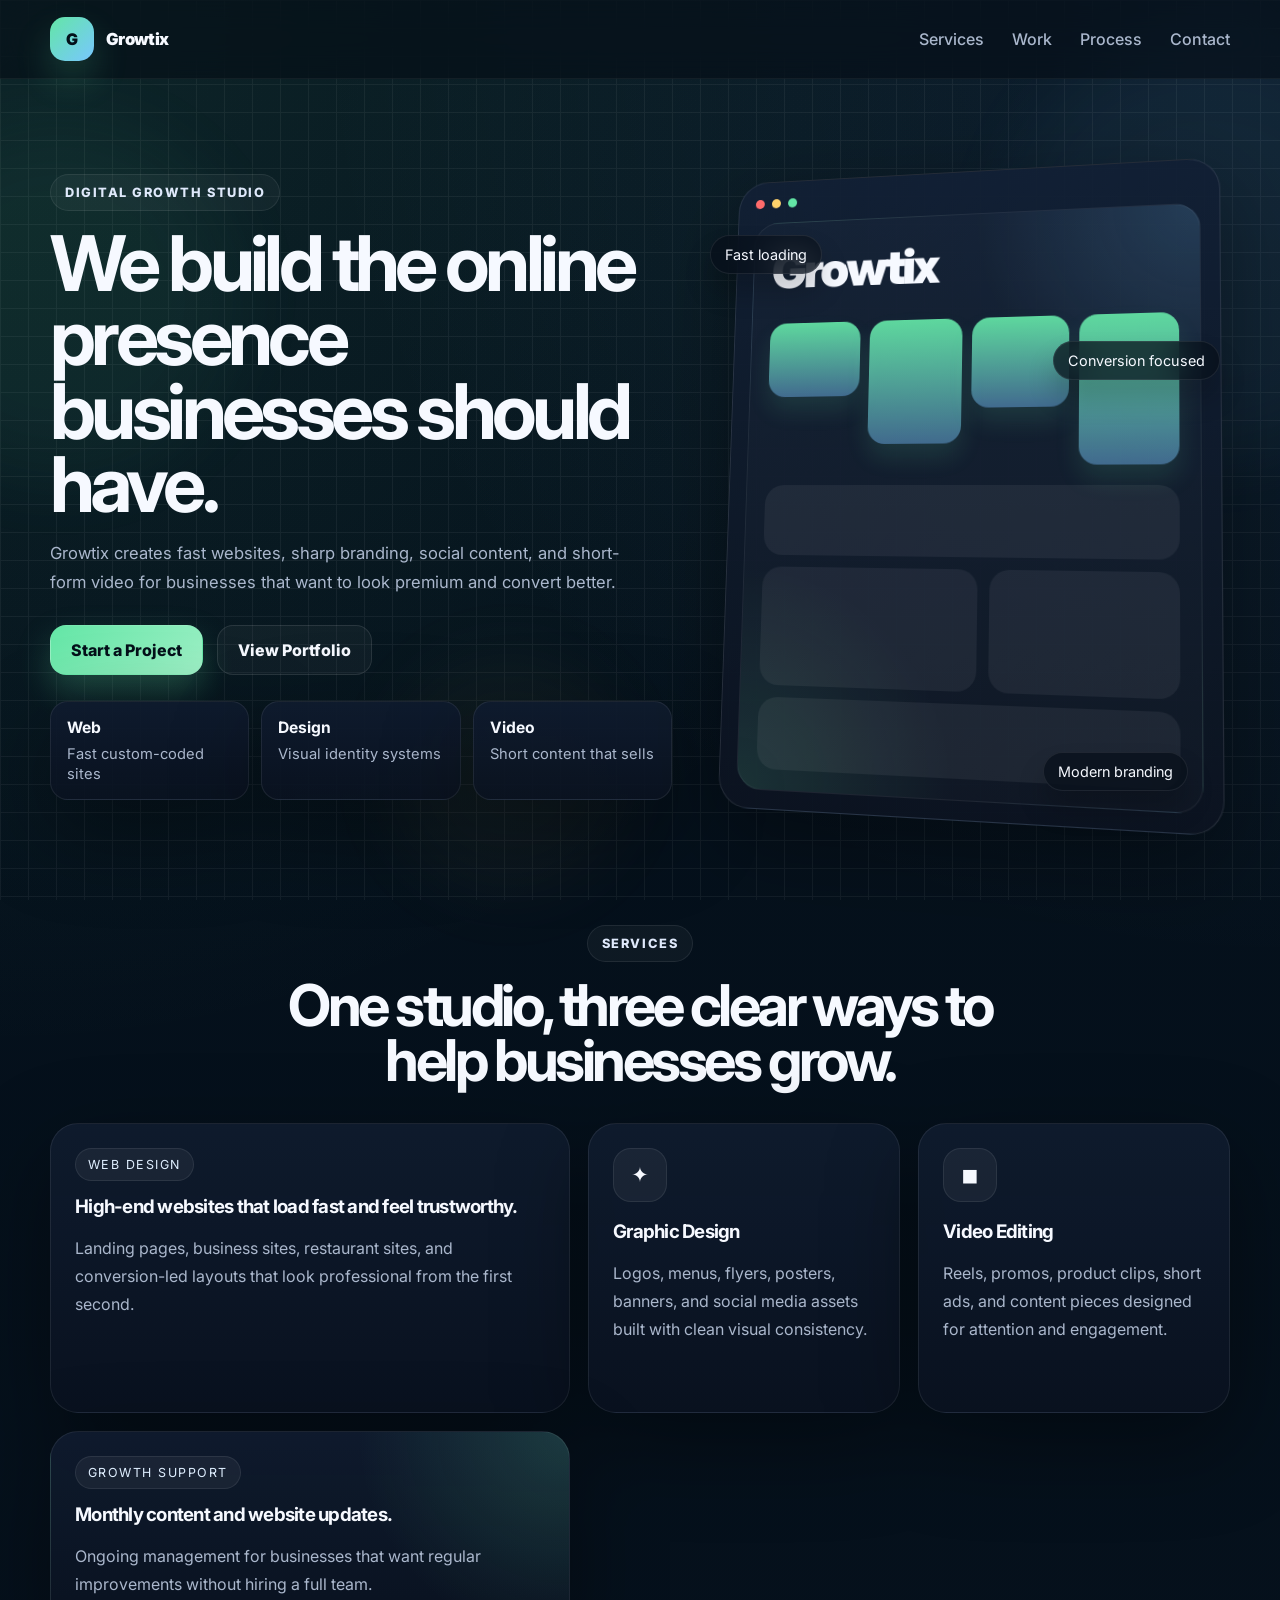
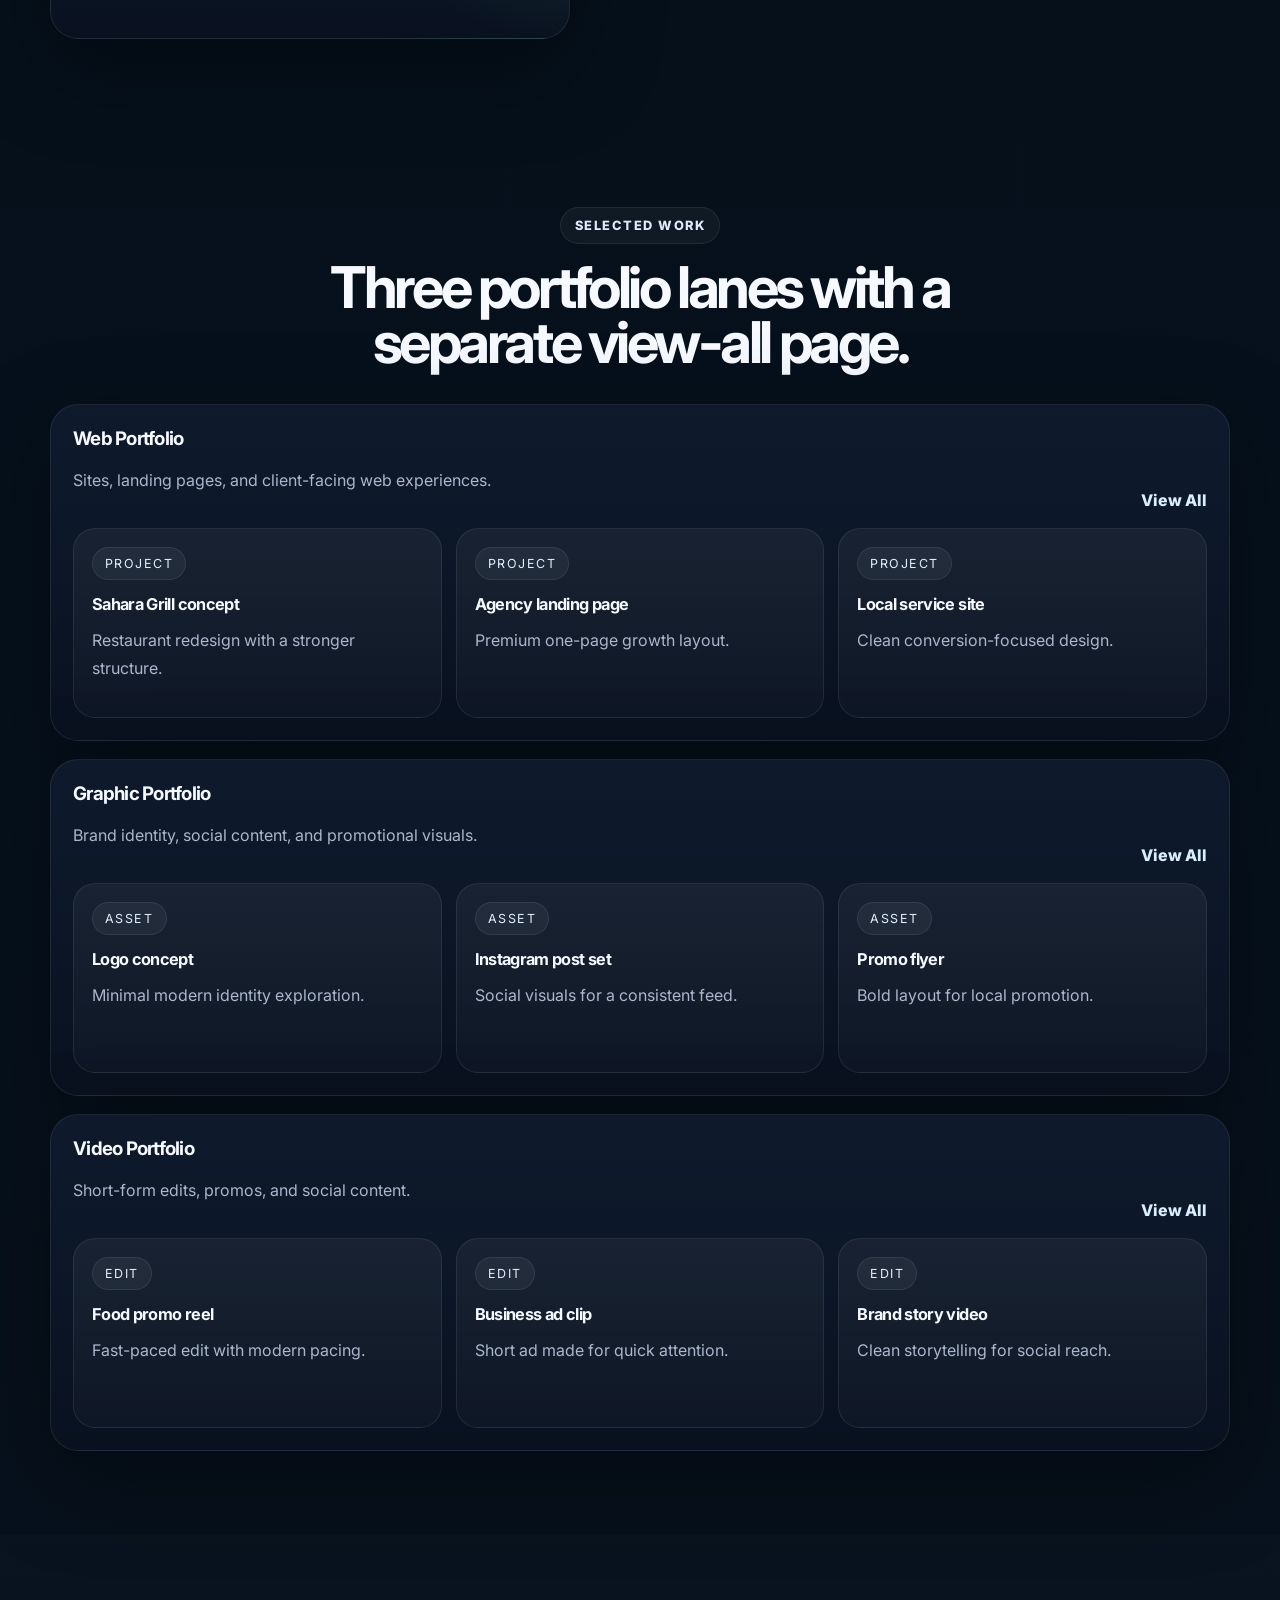
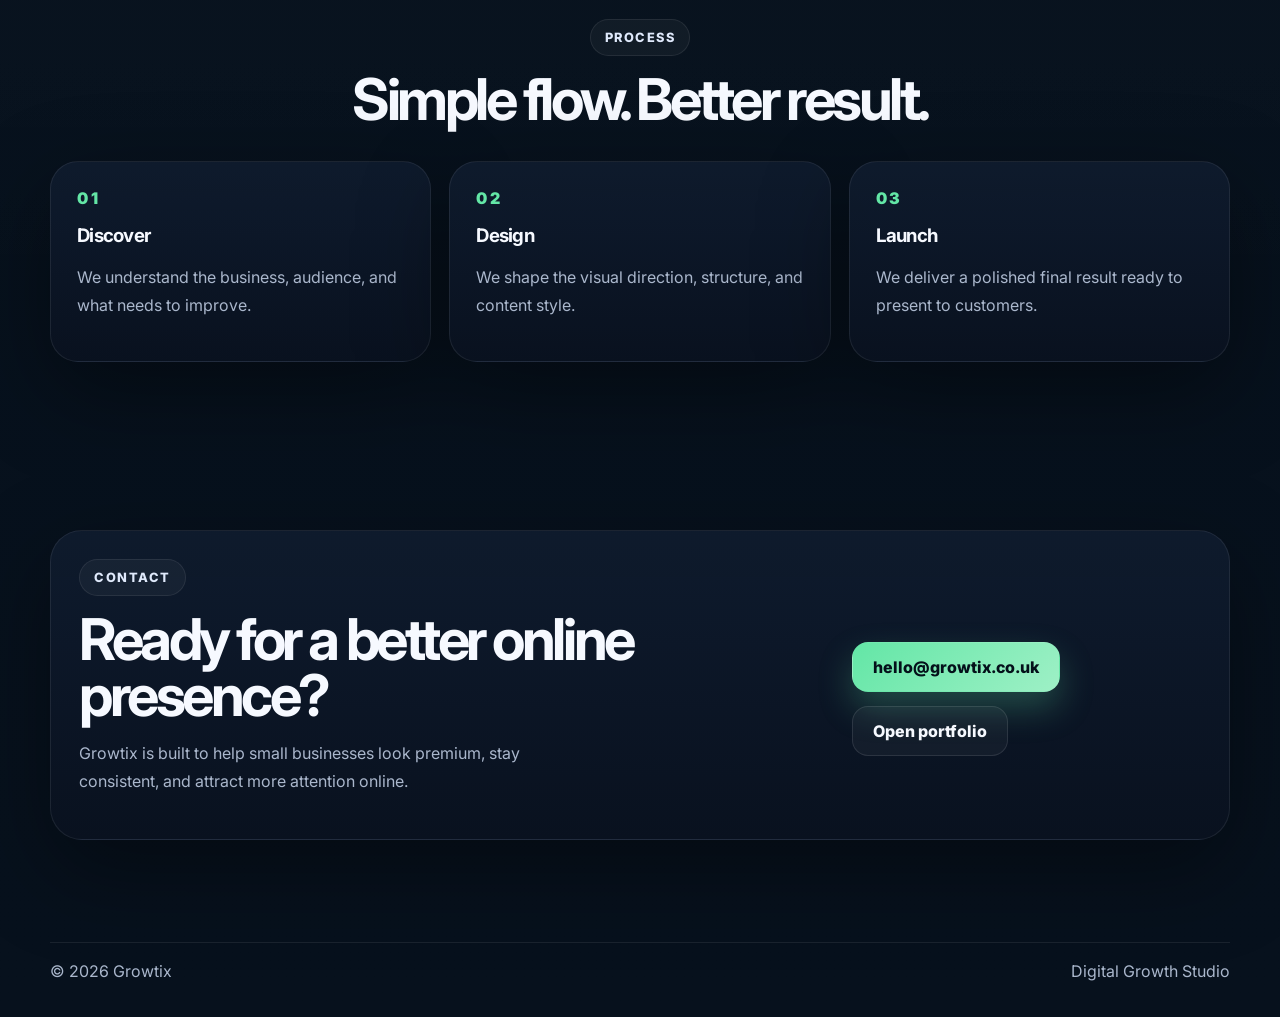
==== index.html @ 23eaafe9 "Add files via upload" ====
<!DOCTYPE html>
<html lang="en">
<head>
  <meta charset="UTF-8" />
  <meta name="viewport" content="width=device-width, initial-scale=1.0" />
  <title>Growtix — Digital Growth Studio</title>
  <meta name="description" content="Growtix builds fast websites, strong branding, graphics, and video content for modern businesses." />
  <link rel="preconnect" href="https://fonts.googleapis.com">
  <link rel="preconnect" href="https://fonts.gstatic.com" crossorigin>
  <link href="https://fonts.googleapis.com/css2?family=Inter:wght@400;500;600;700;800;900&display=swap" rel="stylesheet">
  <link rel="stylesheet" href="styles.css" />
</head>
<body>
  <div class="noise"></div>
  <div class="orb orb-a"></div>
  <div class="orb orb-b"></div>
  <div class="orb orb-c"></div>

  <header class="topbar">
    <div class="wrap topbar-inner">
      <a class="logo" href="index.html">
        <span class="logo-mark">G</span>
        <span class="logo-text">Growtix</span>
      </a>

      <nav class="nav" id="nav">
        <a href="#services">Services</a>
        <a href="#work">Work</a>
        <a href="#process">Process</a>
        <a href="#contact">Contact</a>
      </nav>

      <button class="burger" id="burger" aria-label="Open menu">☰</button>
    </div>
  </header>

  <main>
    <section class="hero">
      <div class="wrap hero-grid">
        <div class="hero-copy reveal">
          <div class="pill">Digital Growth Studio</div>
          <h1>We build the online presence businesses should have.</h1>
          <p class="lead">
            Growtix creates fast websites, sharp branding, social content, and short-form video for businesses that want to look premium and convert better.
          </p>

          <div class="hero-actions">
            <a class="btn btn-primary" href="#contact">Start a Project</a>
            <a class="btn btn-ghost" href="portfolio.html">View Portfolio</a>
          </div>

          <div class="hero-meta">
            <div class="meta-card">
              <strong>Web</strong>
              <span>Fast custom-coded sites</span>
            </div>
            <div class="meta-card">
              <strong>Design</strong>
              <span>Visual identity systems</span>
            </div>
            <div class="meta-card">
              <strong>Video</strong>
              <span>Short content that sells</span>
            </div>
          </div>
        </div>

        <div class="hero-panel reveal">
          <div class="panel-window tilt">
            <div class="window-top">
              <span></span><span></span><span></span>
            </div>
            <div class="window-content">
              <div class="big-title">Growtix</div>
              <div class="mini-graph">
                <span></span><span></span><span></span><span></span>
              </div>
              <div class="mini-grid">
                <div class="mini-box wide"></div>
                <div class="mini-box"></div>
                <div class="mini-box"></div>
                <div class="mini-box wide"></div>
              </div>
            </div>
          </div>

          <div class="floating-chip chip-1">Fast loading</div>
          <div class="floating-chip chip-2">Conversion focused</div>
          <div class="floating-chip chip-3">Modern branding</div>
        </div>
      </div>
    </section>

    <section class="section section-split" id="services">
      <div class="wrap">
        <div class="section-heading reveal">
          <span class="pill">Services</span>
          <h2>One studio, three clear ways to help businesses grow.</h2>
        </div>

        <div class="service-mosaic">
          <article class="service-card card-large reveal">
            <div class="card-tag">Web Design</div>
            <h3>High-end websites that load fast and feel trustworthy.</h3>
            <p>Landing pages, business sites, restaurant sites, and conversion-led layouts that look professional from the first second.</p>
          </article>

          <article class="service-card reveal">
            <div class="icon">✦</div>
            <h3>Graphic Design</h3>
            <p>Logos, menus, flyers, posters, banners, and social media assets built with clean visual consistency.</p>
          </article>

          <article class="service-card reveal">
            <div class="icon">◼</div>
            <h3>Video Editing</h3>
            <p>Reels, promos, product clips, short ads, and content pieces designed for attention and engagement.</p>
          </article>

          <article class="service-card accent-card reveal">
            <div class="card-tag">Growth Support</div>
            <h3>Monthly content and website updates.</h3>
            <p>Ongoing management for businesses that want regular improvements without hiring a full team.</p>
          </article>
        </div>
      </div>
    </section>

    <section class="section" id="work">
      <div class="wrap">
        <div class="section-heading reveal">
          <span class="pill">Selected work</span>
          <h2>Three portfolio lanes with a separate view-all page.</h2>
        </div>

        <div class="portfolio-preview">
          <article class="preview-card reveal">
            <div class="preview-head">
              <div>
                <h3>Web Portfolio</h3>
                <p>Sites, landing pages, and client-facing web experiences.</p>
              </div>
              <a class="link" href="portfolio.html?tab=web">View All</a>
            </div>
            <div class="preview-cards">
              <a class="sample" href="view.html?id=sahara">
                <span class="sample-type">Project</span>
                <strong>Sahara Grill concept</strong>
                <p>Restaurant redesign with a stronger structure.</p>
              </a>
              <a class="sample" href="view.html?id=web-one">
                <span class="sample-type">Project</span>
                <strong>Agency landing page</strong>
                <p>Premium one-page growth layout.</p>
              </a>
              <a class="sample" href="view.html?id=web-two">
                <span class="sample-type">Project</span>
                <strong>Local service site</strong>
                <p>Clean conversion-focused design.</p>
              </a>
            </div>
          </article>

          <article class="preview-card reveal">
            <div class="preview-head">
              <div>
                <h3>Graphic Portfolio</h3>
                <p>Brand identity, social content, and promotional visuals.</p>
              </div>
              <a class="link" href="portfolio.html?tab=graphics">View All</a>
            </div>
            <div class="preview-cards">
              <a class="sample" href="view.html?id=graphic-one">
                <span class="sample-type">Asset</span>
                <strong>Logo concept</strong>
                <p>Minimal modern identity exploration.</p>
              </a>
              <a class="sample" href="view.html?id=graphic-two">
                <span class="sample-type">Asset</span>
                <strong>Instagram post set</strong>
                <p>Social visuals for a consistent feed.</p>
              </a>
              <a class="sample" href="view.html?id=graphic-three">
                <span class="sample-type">Asset</span>
                <strong>Promo flyer</strong>
                <p>Bold layout for local promotion.</p>
              </a>
            </div>
          </article>

          <article class="preview-card reveal">
            <div class="preview-head">
              <div>
                <h3>Video Portfolio</h3>
                <p>Short-form edits, promos, and social content.</p>
              </div>
              <a class="link" href="portfolio.html?tab=video">View All</a>
            </div>
            <div class="preview-cards">
              <a class="sample" href="view.html?id=video-one">
                <span class="sample-type">Edit</span>
                <strong>Food promo reel</strong>
                <p>Fast-paced edit with modern pacing.</p>
              </a>
              <a class="sample" href="view.html?id=video-two">
                <span class="sample-type">Edit</span>
                <strong>Business ad clip</strong>
                <p>Short ad made for quick attention.</p>
              </a>
              <a class="sample" href="view.html?id=video-three">
                <span class="sample-type">Edit</span>
                <strong>Brand story video</strong>
                <p>Clean storytelling for social reach.</p>
              </a>
            </div>
          </article>
        </div>
      </div>
    </section>

    <section class="section section-alt" id="process">
      <div class="wrap">
        <div class="section-heading reveal">
          <span class="pill">Process</span>
          <h2>Simple flow. Better result.</h2>
        </div>

        <div class="timeline">
          <article class="timeline-card reveal">
            <span>01</span>
            <h3>Discover</h3>
            <p>We understand the business, audience, and what needs to improve.</p>
          </article>
          <article class="timeline-card reveal">
            <span>02</span>
            <h3>Design</h3>
            <p>We shape the visual direction, structure, and content style.</p>
          </article>
          <article class="timeline-card reveal">
            <span>03</span>
            <h3>Launch</h3>
            <p>We deliver a polished final result ready to present to customers.</p>
          </article>
        </div>
      </div>
    </section>

    <section class="section" id="contact">
      <div class="wrap">
        <div class="contact-shell reveal">
          <div>
            <span class="pill">Contact</span>
            <h2>Ready for a better online presence?</h2>
            <p>
              Growtix is built to help small businesses look premium, stay consistent, and attract more attention online.
            </p>
          </div>

          <div class="contact-actions">
            <a class="btn btn-primary" href="mailto:hello@growtix.co.uk">hello@growtix.co.uk</a>
            <a class="btn btn-ghost" href="portfolio.html">Open portfolio</a>
          </div>
        </div>
      </div>
    </section>
  </main>

  <footer class="footer">
    <div class="wrap footer-inner">
      <span>© 2026 Growtix</span>
      <span>Digital Growth Studio</span>
    </div>
  </footer>

  <script src="script.js"></script>
</body>
</html>
---- styles.css ----
:root{
  --bg:#050b14;
  --bg2:#0a1320;
  --card:#0f1b2e;
  --card2:#111e34;
  --line:rgba(255,255,255,.08);
  --text:#f6f9ff;
  --muted:#aab7cc;
  --green:#63e6a6;
  --cyan:#78c7ff;
  --gold:#ffd87a;
  --shadow:0 30px 90px rgba(0,0,0,.38);
  --r1:22px;
  --r2:30px;
}

*{box-sizing:border-box}
html{scroll-behavior:smooth}
body{
  margin:0;
  font-family:"Inter",system-ui,sans-serif;
  color:var(--text);
  background:
    radial-gradient(circle at top left, rgba(99,230,166,.10), transparent 24%),
    radial-gradient(circle at top right, rgba(120,199,255,.09), transparent 22%),
    linear-gradient(180deg, #04101b 0%, #07111d 100%);
  overflow-x:hidden;
}

a{color:inherit;text-decoration:none}
button,input,select{font:inherit}

.wrap{
  width:min(1180px, calc(100% - 40px));
  margin:0 auto;
}

.noise{
  position:fixed;
  inset:0;
  pointer-events:none;
  opacity:.06;
  background-image:linear-gradient(rgba(255,255,255,.9) 1px, transparent 1px), linear-gradient(90deg, rgba(255,255,255,.9) 1px, transparent 1px);
  background-size:28px 28px;
  z-index:-2;
}
.orb{
  position:fixed;
  border-radius:50%;
  filter:blur(40px);
  pointer-events:none;
  opacity:.36;
  z-index:-1;
  animation:floatOrb 18s ease-in-out infinite;
}
.orb-a{width:360px;height:360px;left:-120px;top:120px;background:rgba(99,230,166,.16)}
.orb-b{width:420px;height:420px;right:-140px;top:40px;background:rgba(120,199,255,.14);animation-delay:-6s}
.orb-c{width:250px;height:250px;left:30%;bottom:0;background:rgba(255,216,122,.11);animation-delay:-12s}
@keyframes floatOrb{
  0%,100%{transform:translateY(0)}
  50%{transform:translateY(-18px)}
}

.topbar{
  position:sticky;
  top:0;
  z-index:40;
  backdrop-filter:blur(18px);
  background:rgba(5,11,20,.56);
  border-bottom:1px solid rgba(255,255,255,.05);
}
.topbar-inner{
  min-height:78px;
  display:flex;
  align-items:center;
  justify-content:space-between;
  gap:16px;
}
.logo{
  display:flex;
  align-items:center;
  gap:12px;
  font-weight:900;
  letter-spacing:-.04em;
}
.logo-mark{
  width:44px;
  height:44px;
  border-radius:15px;
  display:grid;
  place-items:center;
  background:linear-gradient(135deg, var(--green), var(--cyan));
  color:#03101a;
  box-shadow:0 18px 36px rgba(99,230,166,.2);
}
.logo-text{font-size:1.04rem}
.nav{
  display:flex;
  align-items:center;
  gap:28px;
}
.nav a{
  color:var(--muted);
  font-weight:500;
  transition:.25s ease;
}
.nav a:hover{color:var(--text)}
.burger{
  display:none;
  width:46px;
  height:46px;
  border-radius:14px;
  background:rgba(255,255,255,.04);
  border:1px solid var(--line);
  color:var(--text);
}

.hero{
  padding:82px 0 28px;
}
.hero-grid{
  display:grid;
  grid-template-columns:1.08fr .92fr;
  gap:28px;
  align-items:center;
}
.pill{
  display:inline-flex;
  align-items:center;
  gap:10px;
  padding:10px 14px;
  border-radius:999px;
  border:1px solid var(--line);
  background:rgba(255,255,255,.04);
  color:#dfe9fb;
  font-size:.8rem;
  font-weight:800;
  letter-spacing:.12em;
  text-transform:uppercase;
}
.hero h1,
.section-heading h2,
.page-hero h1,
.contact-shell h2,
.viewer-meta h1{
  margin:16px 0 12px;
  letter-spacing:-.06em;
  line-height:.96;
}
.hero h1{
  font-size:clamp(3rem, 6vw, 5.9rem);
  max-width:12ch;
}
.lead,
.section-heading p,
.preview-head p,
.service-card p,
.timeline-card p,
.contact-shell p,
.page-hero p,
.portfolio-item p,
.sample p,
.viewer-meta p{
  color:var(--muted);
  line-height:1.75;
}
.lead{
  max-width:58ch;
  font-size:1.04rem;
}
.hero-actions,
.contact-actions{
  display:flex;
  flex-wrap:wrap;
  gap:14px;
  margin-top:28px;
}
.btn{
  display:inline-flex;
  align-items:center;
  justify-content:center;
  min-height:50px;
  padding:0 20px;
  border-radius:16px;
  border:1px solid transparent;
  font-weight:800;
  transition:.24s ease;
}
.btn:hover{transform:translateY(-2px)}
.btn-primary{
  color:#04101a;
  background:linear-gradient(135deg, var(--green), #9ef0c6);
  box-shadow:0 16px 34px rgba(99,230,166,.25);
}
.btn-ghost{
  background:rgba(255,255,255,.04);
  border-color:rgba(255,255,255,.10);
  color:var(--text);
}
.hero-meta{
  display:grid;
  grid-template-columns:repeat(3,1fr);
  gap:12px;
  margin-top:26px;
}
.meta-card,
.service-card,
.preview-card,
.timeline-card,
.contact-shell,
.portfolio-item,
.viewer-shell{
  background:linear-gradient(180deg, rgba(15,27,46,.94), rgba(10,18,32,.90));
  border:1px solid rgba(255,255,255,.08);
  box-shadow:var(--shadow);
}
.meta-card{
  padding:16px;
  border-radius:18px;
}
.meta-card strong{
  display:block;
  margin-bottom:6px;
  font-size:.98rem;
}
.meta-card span{color:var(--muted);font-size:.92rem}

.hero-panel{
  position:relative;
  min-height:530px;
  display:grid;
  place-items:center;
}
.panel-window{
  width:min(100%, 500px);
  border-radius:32px;
  padding:18px;
  background:linear-gradient(180deg, rgba(17,31,52,.95), rgba(11,19,32,.95));
  border:1px solid rgba(255,255,255,.10);
  box-shadow:var(--shadow);
}
.tilt{transform:perspective(1000px) rotateY(-10deg) rotateX(5deg)}
.window-top{
  display:flex;
  gap:8px;
  padding-bottom:16px;
}
.window-top span{
  width:10px;height:10px;border-radius:50%;
  background:rgba(255,255,255,.5);
}
.window-top span:first-child{background:#ff6b6b}
.window-top span:nth-child(2){background:#ffd36b}
.window-top span:nth-child(3){background:#63e6a6}
.window-content{
  border-radius:26px;
  padding:20px;
  background:
    radial-gradient(circle at top right, rgba(120,199,255,.16), transparent 30%),
    radial-gradient(circle at bottom left, rgba(99,230,166,.13), transparent 30%),
    rgba(255,255,255,.02);
  border:1px solid rgba(255,255,255,.06);
}
.big-title{
  font-size:clamp(2rem, 4vw, 3.2rem);
  font-weight:900;
  letter-spacing:-.06em;
}
.mini-graph{
  display:grid;
  grid-template-columns:repeat(4,1fr);
  gap:10px;
  margin:26px 0 20px;
}
.mini-graph span{
  height:78px;
  border-radius:18px;
  background:linear-gradient(180deg, rgba(99,230,166,.92), rgba(120,199,255,.45));
  box-shadow:0 14px 24px rgba(99,230,166,.12);
}
.mini-graph span:nth-child(2){height:128px}
.mini-graph span:nth-child(3){height:92px}
.mini-graph span:nth-child(4){height:150px}
.mini-grid{
  display:grid;
  grid-template-columns:1.1fr .9fr;
  gap:12px;
}
.mini-box{
  height:120px;
  border-radius:20px;
  background:rgba(255,255,255,.06);
}
.mini-box.wide{grid-column:1 / -1;height:72px}
.floating-chip{
  position:absolute;
  padding:10px 14px;
  border-radius:999px;
  border:1px solid rgba(255,255,255,.08);
  background:rgba(8,15,26,.74);
  backdrop-filter:blur(16px);
  box-shadow:0 18px 28px rgba(0,0,0,.2);
  font-size:.9rem;
}
.chip-1{left:10px;top:74px}
.chip-2{right:10px;top:180px}
.chip-3{right:42px;bottom:22px}

.section{
  padding:84px 0;
}
.section-alt{
  background:linear-gradient(180deg, rgba(255,255,255,.015), rgba(255,255,255,0));
}
.section-heading{
  max-width:760px;
  margin:0 auto 34px;
  text-align:center;
}
.section-heading h2,
.page-hero h1,
.contact-shell h2,
.viewer-meta h1{
  font-size:clamp(2rem, 4.5vw, 3.7rem);
}
.section-split .service-mosaic{
  display:grid;
  grid-template-columns:1.25fr .75fr .75fr;
  gap:18px;
}
.service-card{
  padding:24px;
  border-radius:28px;
  position:relative;
  overflow:hidden;
}
.service-card h3,
.preview-card h3,
.timeline-card h3,
.portfolio-item h3,
.sample strong{
  letter-spacing:-.04em;
  margin:0 0 12px;
}
.card-large{
  min-height:290px;
}
.card-tag,
.portfolio-tag,
.sample-type{
  display:inline-flex;
  margin-bottom:14px;
  padding:8px 12px;
  border-radius:999px;
  font-size:.78rem;
  letter-spacing:.12em;
  text-transform:uppercase;
  color:#dfefff;
  background:rgba(255,255,255,.05);
  border:1px solid rgba(255,255,255,.08);
}
.icon{
  width:54px;
  height:54px;
  border-radius:18px;
  display:grid;
  place-items:center;
  background:rgba(255,255,255,.05);
  border:1px solid rgba(255,255,255,.08);
  margin-bottom:18px;
  font-size:1.3rem;
}
.accent-card{
  background:
    radial-gradient(circle at top right, rgba(99,230,166,.16), transparent 38%),
    linear-gradient(180deg, rgba(15,27,46,.95), rgba(10,18,32,.90));
}

.portfolio-preview{
  display:grid;
  gap:18px;
}
.preview-card{
  padding:22px;
  border-radius:28px;
}
.preview-head{
  display:flex;
  justify-content:space-between;
  align-items:flex-end;
  gap:16px;
  margin-bottom:18px;
}
.preview-head h3{margin:0 0 8px}
.link{
  color:#d9eeff;
  font-weight:800;
  white-space:nowrap;
}
.preview-cards{
  display:grid;
  grid-template-columns:repeat(3,1fr);
  gap:14px;
}
.sample{
  display:block;
  min-height:190px;
  padding:18px;
  border-radius:22px;
  background:
    linear-gradient(180deg, rgba(255,255,255,.05), rgba(255,255,255,.025));
  border:1px solid rgba(255,255,255,.08);
  transition:.24s ease;
}
.sample:hover{
  transform:translateY(-4px);
  border-color:rgba(99,230,166,.28);
}
.sample strong{display:block;font-size:1.02rem}
.sample p{margin:10px 0 0}

.timeline{
  display:grid;
  grid-template-columns:repeat(3,1fr);
  gap:18px;
}
.timeline-card{
  padding:26px;
  border-radius:28px;
}
.timeline-card span{
  display:inline-flex;
  color:var(--green);
  font-weight:900;
  letter-spacing:.16em;
  margin-bottom:16px;
}

.contact-shell{
  padding:28px;
  border-radius:32px;
  display:flex;
  align-items:center;
  justify-content:space-between;
  gap:24px;
}
.contact-shell p{max-width:52ch}

.footer{
  padding:18px 0 36px;
  color:var(--muted);
}
.footer-inner{
  display:flex;
  align-items:center;
  justify-content:space-between;
  gap:12px;
  border-top:1px solid rgba(255,255,255,.08);
  padding-top:18px;
}

.page-hero{
  padding:74px 0 24px;
}
.page-hero .wrap{
  text-align:center;
}
.page-hero p{
  max-width:62ch;
  margin:0 auto;
}
.tabs{
  display:flex;
  gap:10px;
  justify-content:center;
  flex-wrap:wrap;
  margin-top:24px;
}
.tab{
  min-height:44px;
  padding:0 16px;
  border-radius:999px;
  border:1px solid rgba(255,255,255,.10);
  background:rgba(255,255,255,.04);
  color:var(--text);
  font-weight:800;
  cursor:pointer;
  transition:.22s ease;
}
.tab.active,
.tab:hover{
  background:linear-gradient(135deg, var(--green), #9ef0c6);
  color:#05111a;
}

.grid-2{
  display:grid;
  grid-template-columns:repeat(2,1fr);
  gap:18px;
}
.portfolio-item{
  padding:22px;
  border-radius:28px;
  min-height:215px;
}
.pt-0{padding-top:0}

.viewer-body{
  background:
    radial-gradient(circle at top left, rgba(99,230,166,.12), transparent 22%),
    linear-gradient(180deg, #04101b 0%, #07111d 100%);
}
.viewer-shell{
  width:min(1400px, calc(100% - 24px));
  margin:12px auto;
  border-radius:28px;
  overflow:hidden;
}
.viewer-header{
  display:flex;
  justify-content:space-between;
  align-items:center;
  gap:16px;
  padding:16px 18px;
  border-bottom:1px solid rgba(255,255,255,.08);
  background:rgba(7,13,23,.7);
  backdrop-filter:blur(16px);
}
.viewer-actions{
  display:flex;
  gap:10px;
  flex-wrap:wrap;
}
.viewer-meta{
  display:flex;
  justify-content:space-between;
  align-items:end;
  gap:18px;
  padding:20px 18px;
  border-bottom:1px solid rgba(255,255,255,.08);
}
.viewer-meta h1{margin-top:14px}
.viewer-path{
  min-width:240px;
  display:grid;
  gap:10px;
}
.viewer-path label{
  color:var(--muted);
  font-size:.92rem;
}
.viewer-path select{
  width:100%;
  min-height:48px;
  border-radius:14px;
  padding:0 14px;
  background:rgba(255,255,255,.04);
  color:var(--text);
  border:1px solid rgba(255,255,255,.10);
}
.viewer-frame-wrap{
  height:calc(100vh - 250px);
  min-height:560px;
}
.viewer-frame-wrap iframe{
  width:100%;
  height:100%;
  border:0;
  background:#fff;
}

.reveal{
  opacity:0;
  transform:translateY(18px);
  transition:opacity .8s ease, transform .8s ease;
}
.reveal.visible{
  opacity:1;
  transform:translateY(0);
}

@keyframes rise{
  from{transform:translateY(8px);opacity:0}
  to{transform:translateY(0);opacity:1}
}

@media (max-width: 1024px){
  .hero-grid,
  .section-split .service-mosaic,
  .timeline,
  .preview-cards,
  .grid-2{
    grid-template-columns:1fr;
  }
  .contact-shell,
  .viewer-meta{
    display:grid;
  }
  .hero-panel{min-height:420px}
  .hero-meta{grid-template-columns:1fr}
  .preview-head{
    display:grid;
    align-items:start;
  }
  .viewer-path{min-width:0}
}

@media (max-width: 760px){
  .nav{
    position:absolute;
    top:78px;
    left:20px;
    right:20px;
    display:none;
    flex-direction:column;
    padding:14px;
    border-radius:20px;
    background:rgba(5,11,20,.96);
    border:1px solid rgba(255,255,255,.08);
    box-shadow:var(--shadow);
  }
  .nav.open{display:flex}
  .burger{display:grid;place-items:center}
  .topbar-inner{position:relative}
  .hero{padding-top:56px}
  .section{padding:72px 0}
  .hero h1{
    max-width:100%;
  }
  .footer-inner{
    flex-direction:column;
    align-items:flex-start;
  }
  .tilt{
    transform:none;
  }
}
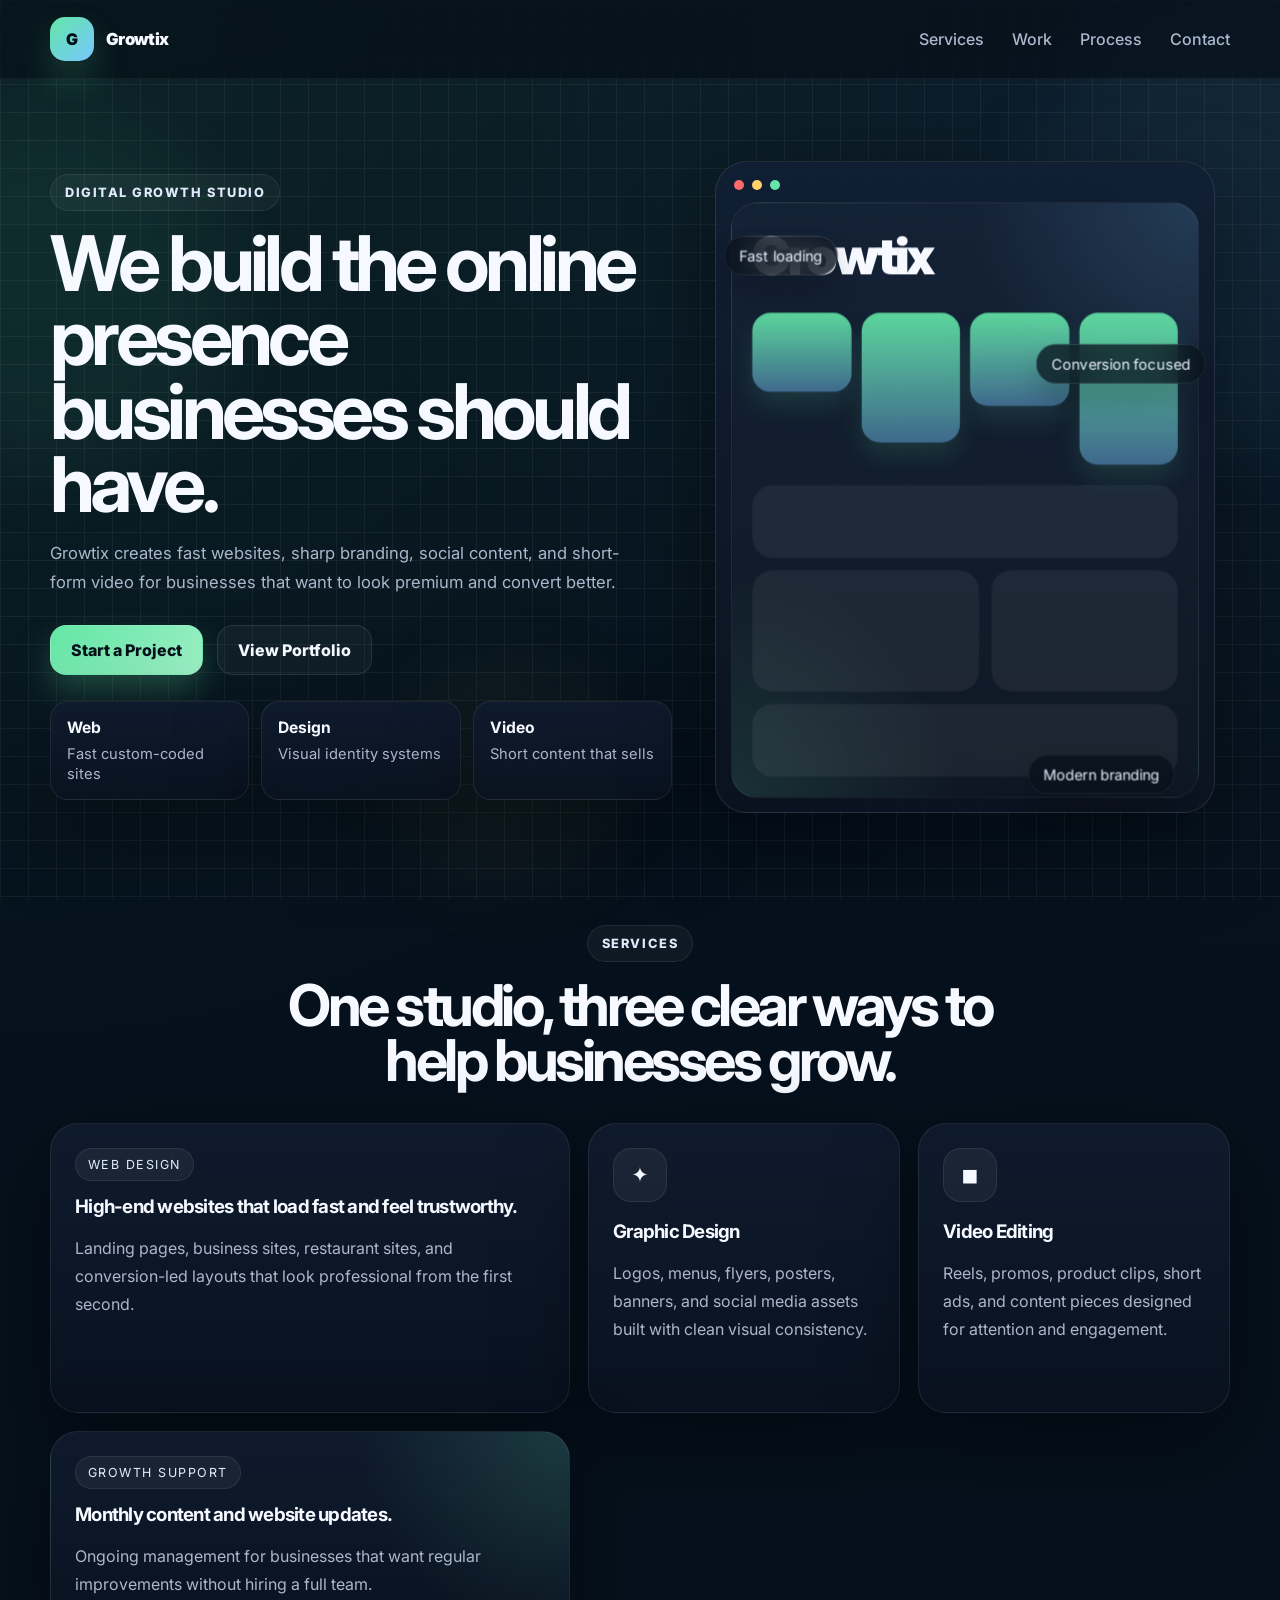
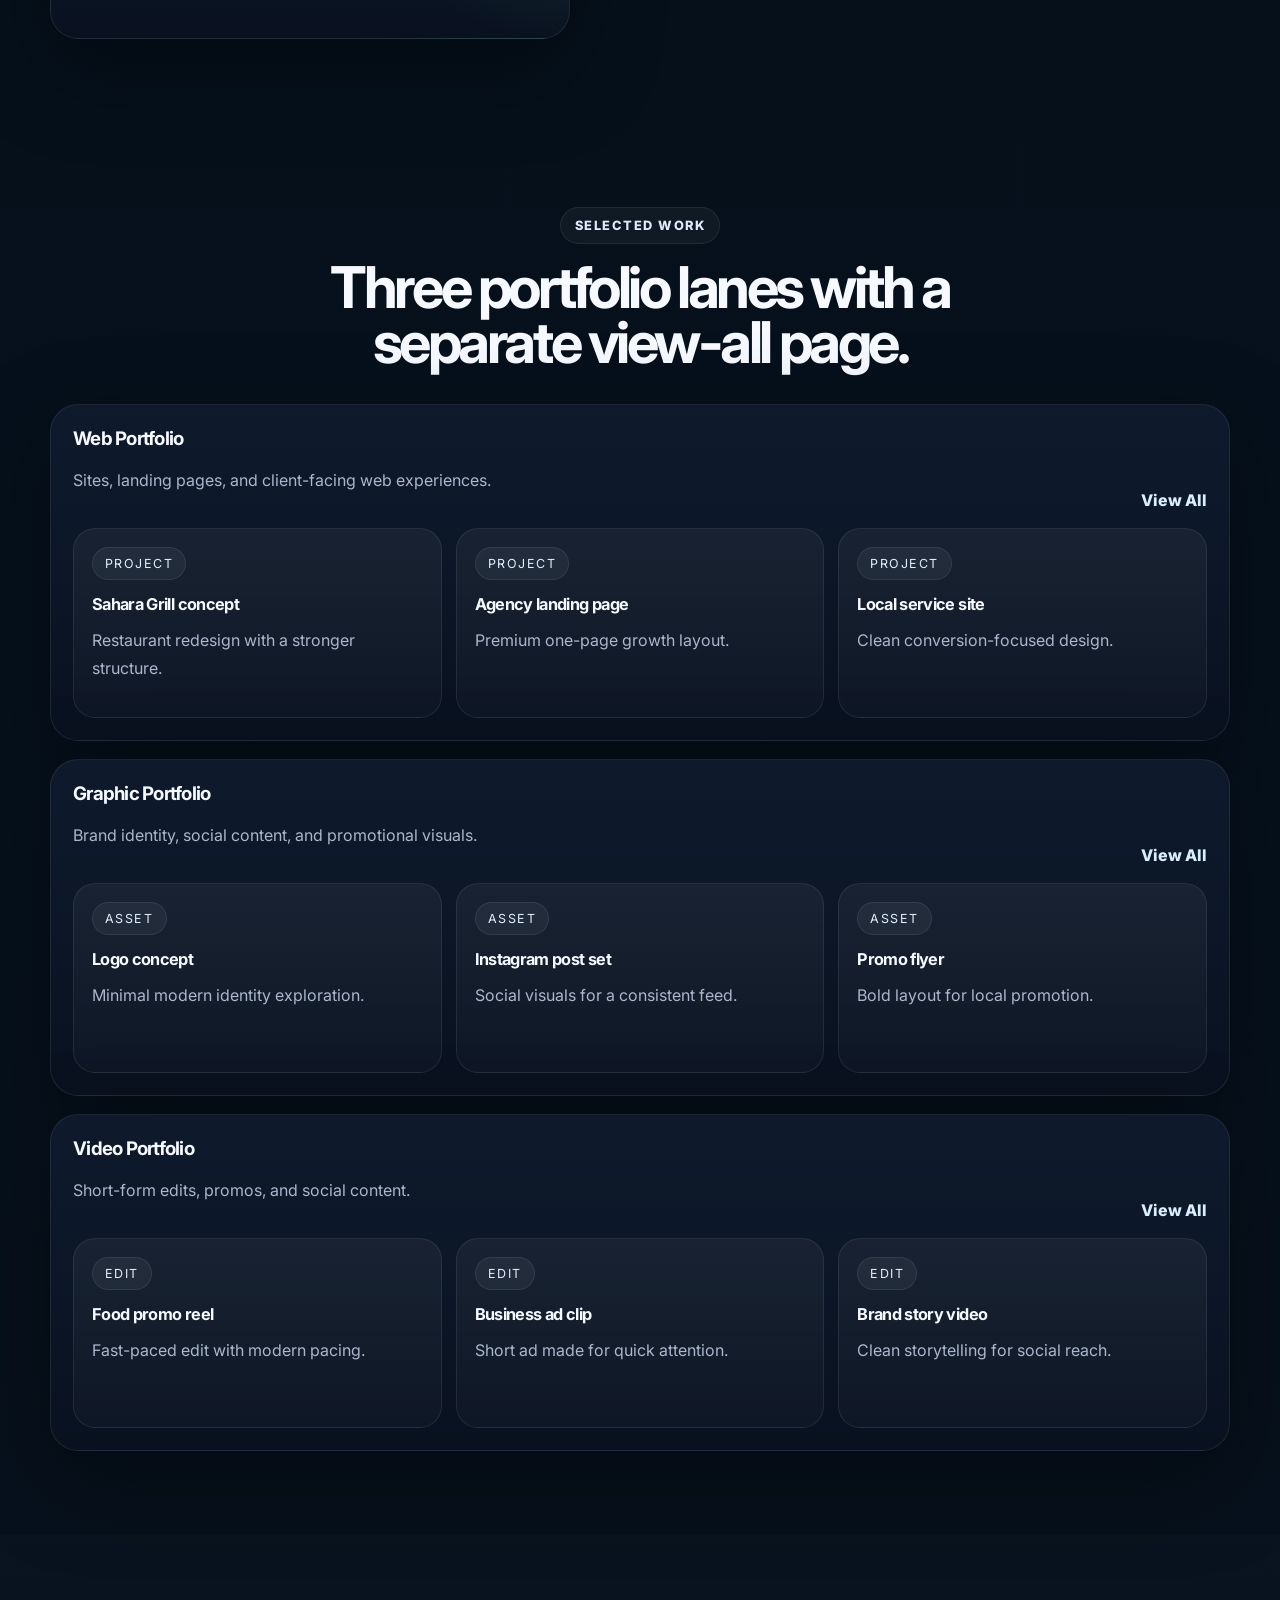
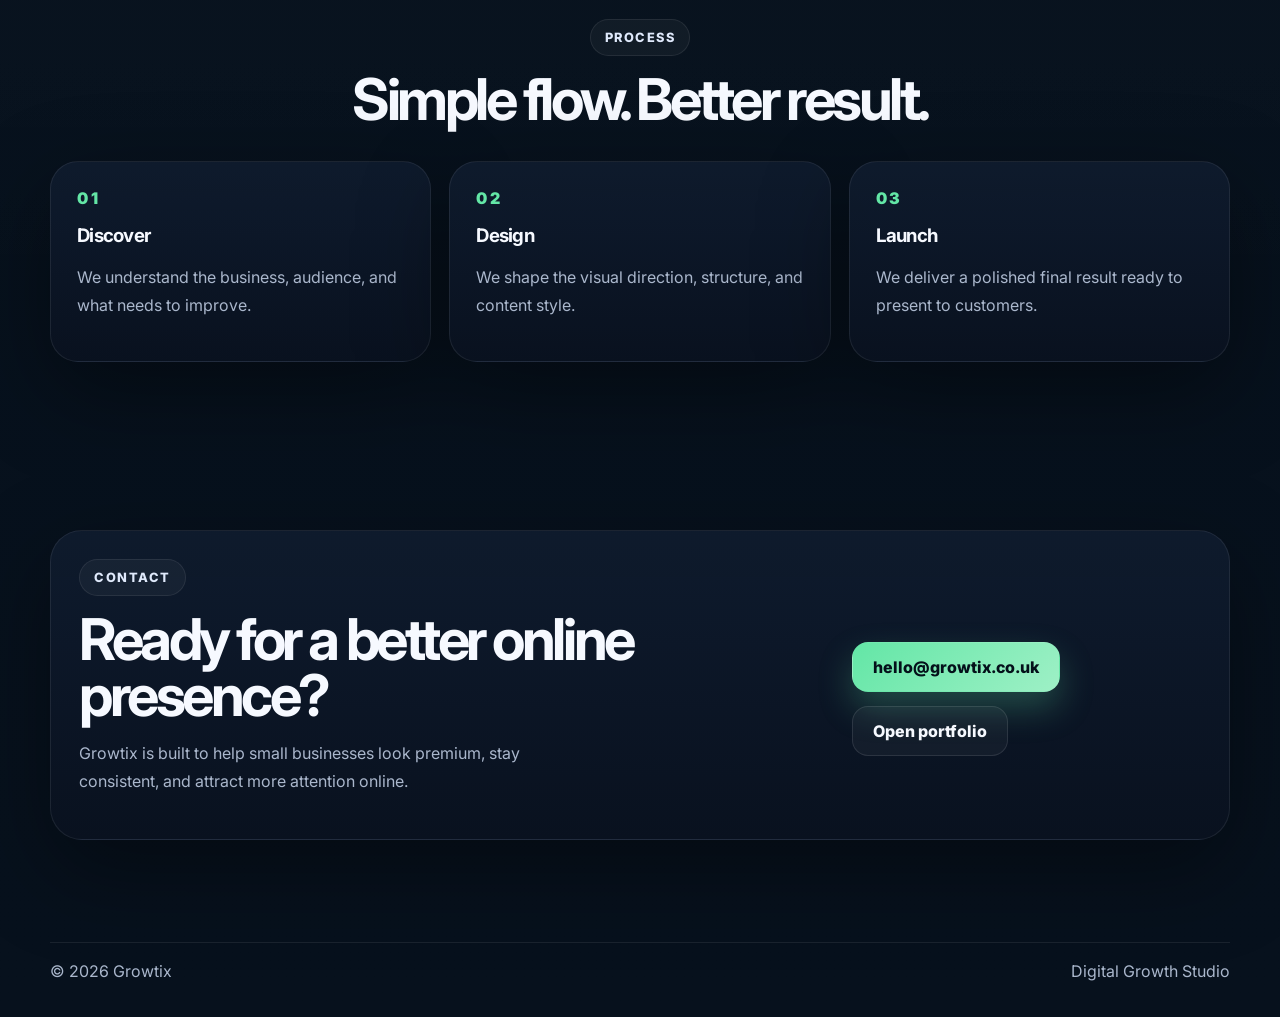
==== commit 8ed018d2: "Update index.html" ====
--- a/index.html
+++ b/index.html
@@ -66,27 +66,30 @@
         </div>
 
         <div class="hero-panel reveal">
-          <div class="panel-window tilt">
-            <div class="window-top">
-              <span></span><span></span><span></span>
-            </div>
-            <div class="window-content">
-              <div class="big-title">Growtix</div>
-              <div class="mini-graph">
-                <span></span><span></span><span></span><span></span>
-              </div>
-              <div class="mini-grid">
-                <div class="mini-box wide"></div>
-                <div class="mini-box"></div>
-                <div class="mini-box"></div>
-                <div class="mini-box wide"></div>
-              </div>
-            </div>
-          </div>
-
-          <div class="floating-chip chip-1">Fast loading</div>
-          <div class="floating-chip chip-2">Conversion focused</div>
-          <div class="floating-chip chip-3">Modern branding</div>
+          <div class="tilt-stage">
+            <div class="panel-window tilt-card" id="heroTilt">
+              <div class="window-top">
+                <span></span><span></span><span></span>
+              </div>
+
+              <div class="window-content">
+                <div class="big-title">Growtix</div>
+                <div class="mini-graph">
+                  <span></span><span></span><span></span><span></span>
+                </div>
+                <div class="mini-grid">
+                  <div class="mini-box wide"></div>
+                  <div class="mini-box"></div>
+                  <div class="mini-box"></div>
+                  <div class="mini-box wide"></div>
+                </div>
+              </div>
+
+              <div class="floating-chip chip-1">Fast loading</div>
+              <div class="floating-chip chip-2">Conversion focused</div>
+              <div class="floating-chip chip-3">Modern branding</div>
+            </div>
+          </div>
         </div>
       </div>
     </section>
@@ -274,4 +277,4 @@
 
   <script src="script.js"></script>
 </body>
-</html>+</html>
--- a/styles.css
+++ b/styles.css
@@ -231,15 +231,24 @@
   display:grid;
   place-items:center;
 }
+.tilt-stage{
+  width:min(100%, 500px);
+  perspective:1400px;
+}
 .panel-window{
-  width:min(100%, 500px);
+  width:100%;
   border-radius:32px;
   padding:18px;
   background:linear-gradient(180deg, rgba(17,31,52,.95), rgba(11,19,32,.95));
   border:1px solid rgba(255,255,255,.10);
   box-shadow:var(--shadow);
 }
-.tilt{transform:perspective(1000px) rotateY(-10deg) rotateX(5deg)}
+.tilt-card{
+  position:relative;
+  transform-style:preserve-3d;
+  backface-visibility:hidden;
+  will-change:transform;
+}
 .window-top{
   display:flex;
   gap:8px;
@@ -260,6 +269,7 @@
     radial-gradient(circle at bottom left, rgba(99,230,166,.13), transparent 30%),
     rgba(255,255,255,.02);
   border:1px solid rgba(255,255,255,.06);
+  transform:translateZ(18px);
 }
 .big-title{
   font-size:clamp(2rem, 4vw, 3.2rem);
@@ -271,6 +281,7 @@
   grid-template-columns:repeat(4,1fr);
   gap:10px;
   margin:26px 0 20px;
+  transform:translateZ(12px);
 }
 .mini-graph span{
   height:78px;
@@ -285,6 +296,7 @@
   display:grid;
   grid-template-columns:1.1fr .9fr;
   gap:12px;
+  transform:translateZ(10px);
 }
 .mini-box{
   height:120px;
@@ -294,6 +306,8 @@
 .mini-box.wide{grid-column:1 / -1;height:72px}
 .floating-chip{
   position:absolute;
+  z-index:3;
+  pointer-events:none;
   padding:10px 14px;
   border-radius:999px;
   border:1px solid rgba(255,255,255,.08);
@@ -301,10 +315,12 @@
   backdrop-filter:blur(16px);
   box-shadow:0 18px 28px rgba(0,0,0,.2);
   font-size:.9rem;
-}
-.chip-1{left:10px;top:74px}
-.chip-2{right:10px;top:180px}
-.chip-3{right:42px;bottom:22px}
+  color:#eaf2ff;
+  transform-style:preserve-3d;
+}
+.chip-1{left:12px;top:78px;transform:translateZ(24px)}
+.chip-2{right:12px;top:184px;transform:translateZ(20px)}
+.chip-3{right:42px;bottom:22px;transform:translateZ(18px)}
 
 .section{
   padding:84px 0;
@@ -577,11 +593,6 @@
 .reveal.visible{
   opacity:1;
   transform:translateY(0);
-}
-
-@keyframes rise{
-  from{transform:translateY(8px);opacity:0}
-  to{transform:translateY(0);opacity:1}
 }
 
 @media (max-width: 1024px){
@@ -631,7 +642,4 @@
     flex-direction:column;
     align-items:flex-start;
   }
-  .tilt{
-    transform:none;
-  }
-}+}
